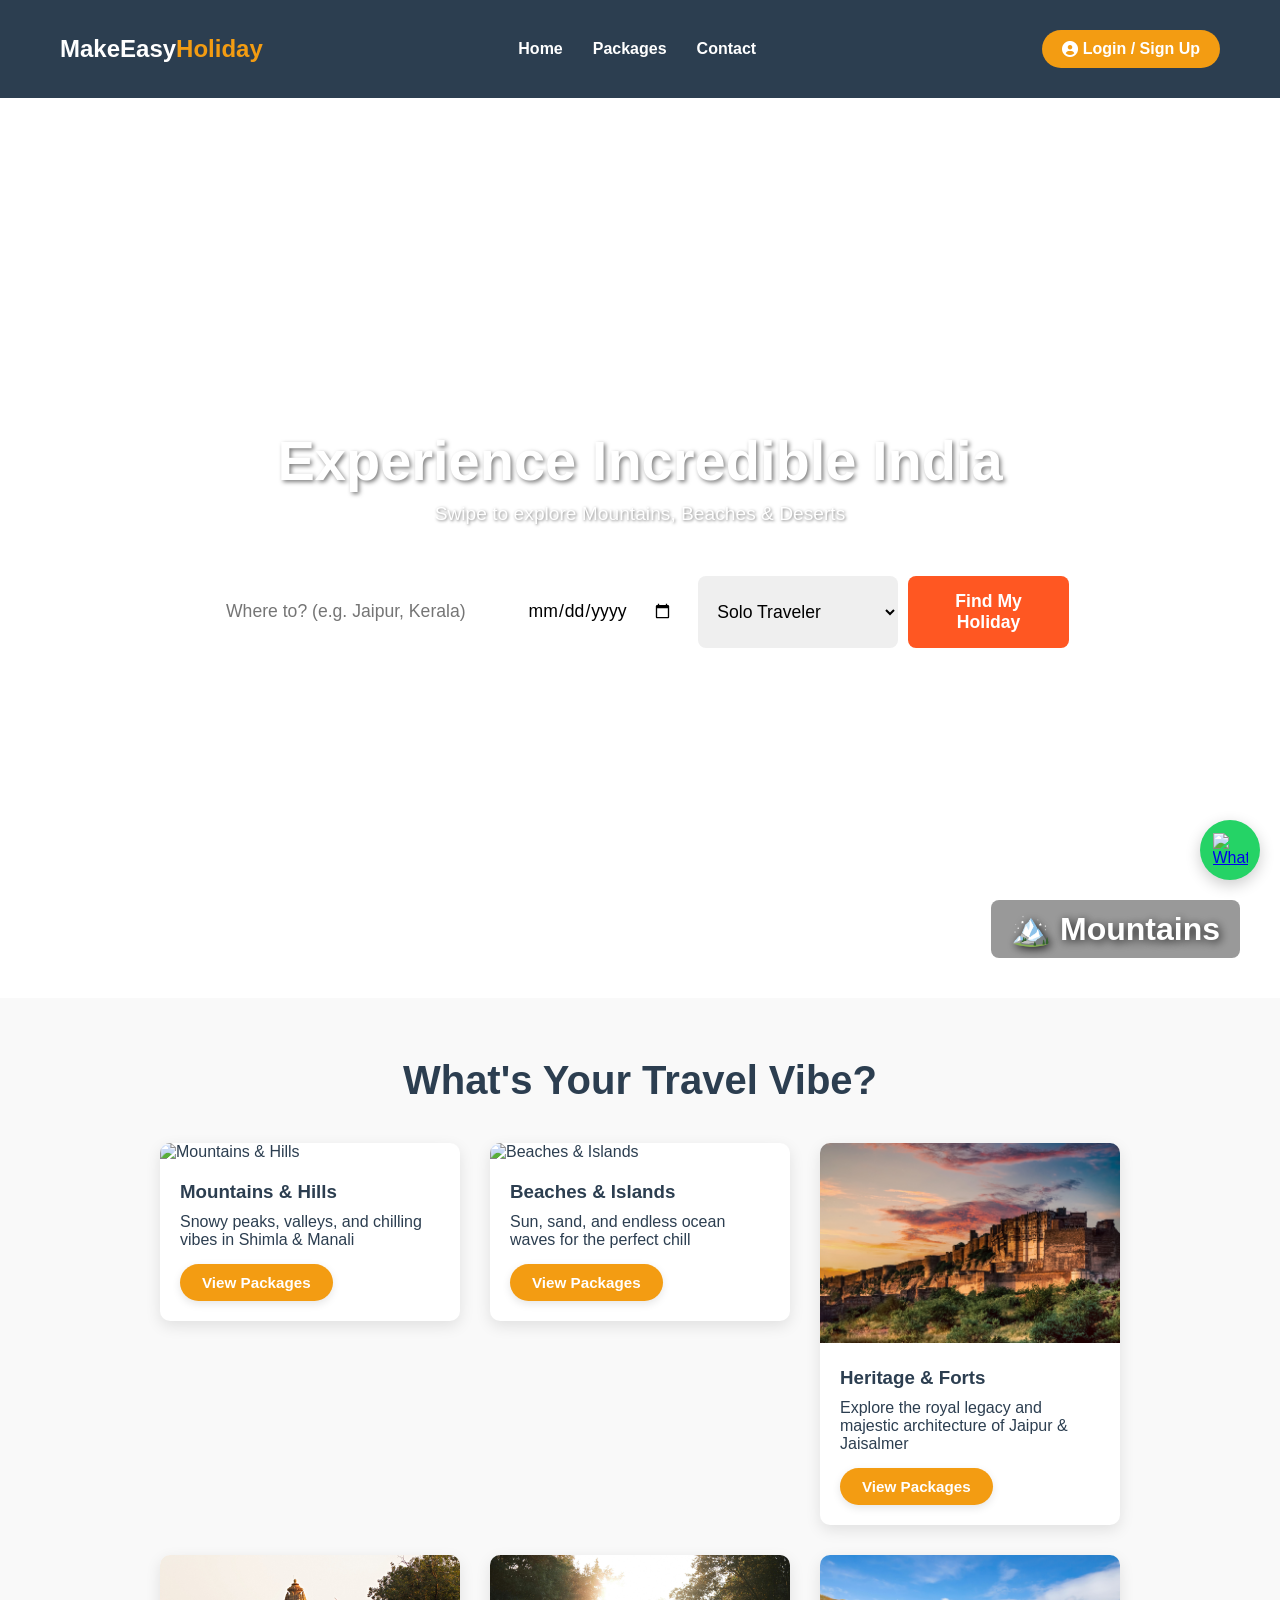
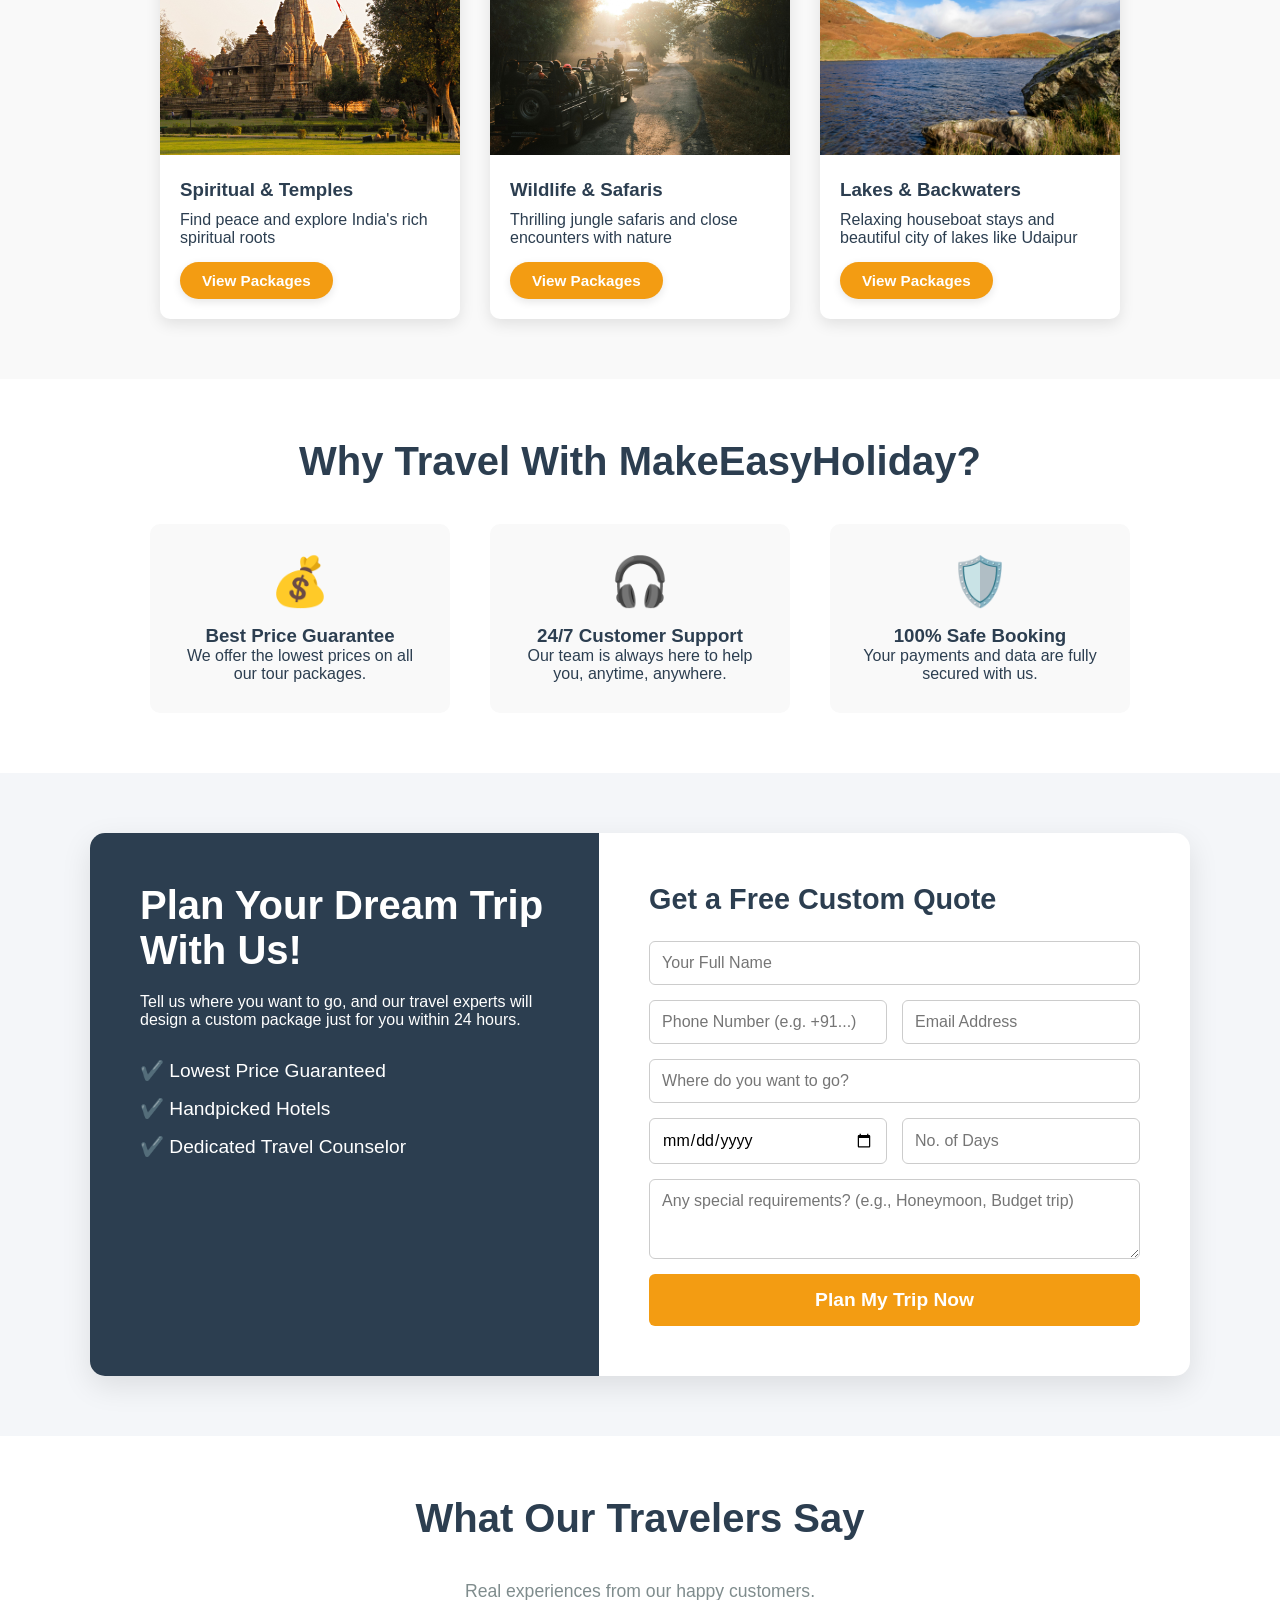
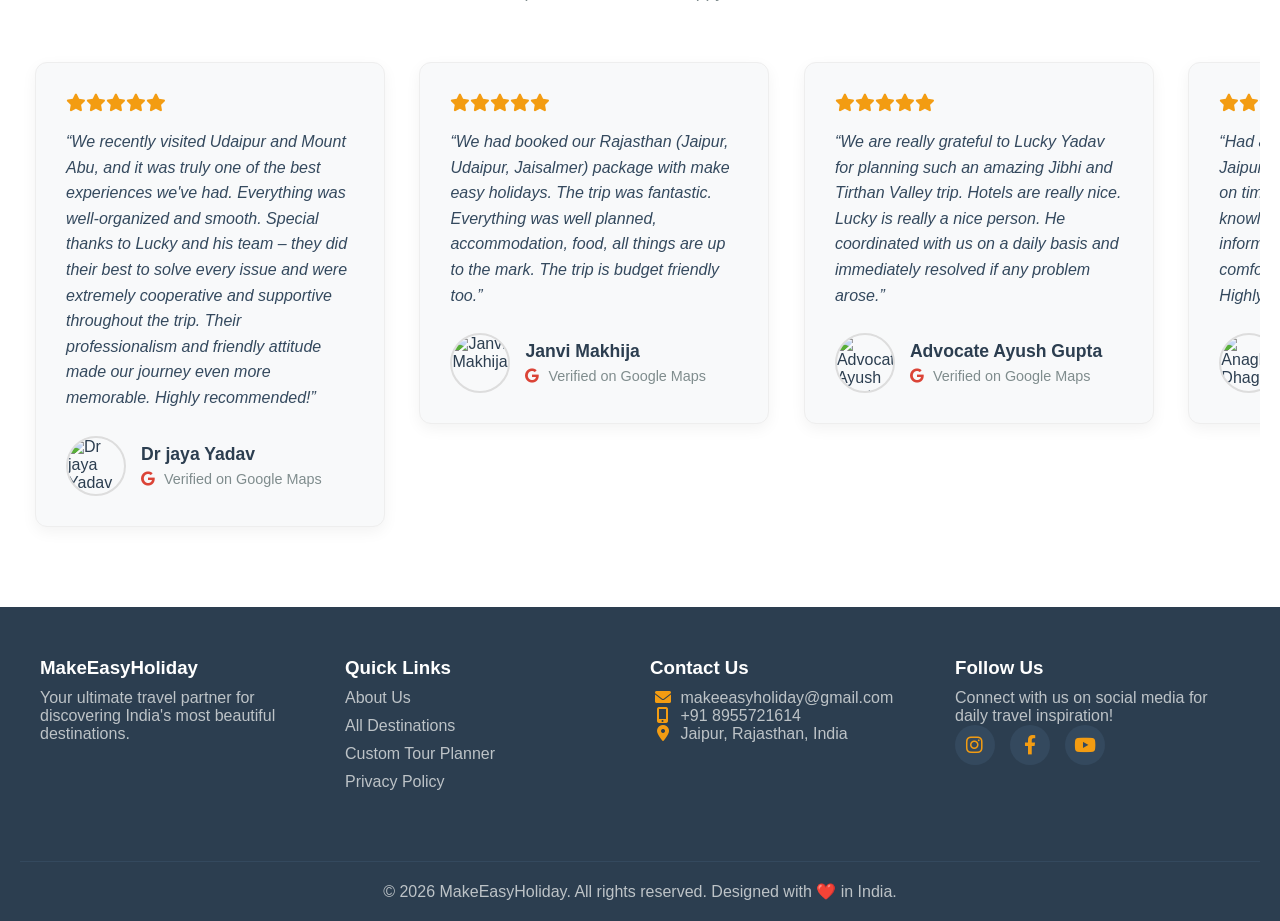
==== makeeasyholidayHomePage.html @ 539d4361 "Website without videos" ====
<!DOCTYPE html>
<html lang="en">
  <head>
    <meta charset="UTF-8" />
    <meta name="viewport" content="width=device-width, initial-scale=1.0" />
    <title>MakeEasyHoliday - Your Dream Vacation</title>
    <link rel="stylesheet" href="makeeasyholidayHomePage.css" />
    <link rel="stylesheet" href="https://cdnjs.cloudflare.com/ajax/libs/font-awesome/6.0.0/css/all.min.css" />
  </head>
  <body>
    <header class="navbar">
      <nav class="navbar" aria-label="Main Navigation">
        <a href="makeeasyholidayHomePage.html" class="logo">
          <h2></h2>
        </a>

        <div class="nav-links" id="nav-links"></div>

        <div class="nav-auth">
          <a href="#login-modal" class="login-btn">
            <i class="fas fa-user-circle"></i>
            <span></span>
          </a>
        </div>
      </nav>
    </header>

    <main>
      <section class="hero-section">
        <div class="video-overlay fixed-overlay">
          <h1 id="hero-title"></h1>
          <p id="hero-subtitle"></p>

          <form class="glass-form" id="hero-search-form">
            <input type="text" id="hero-destination" required />
            <input type="date" id="hero-date" required />
            <select id="hero-traveler"></select>
            <button type="button" id="hero-submit-button"></button>
          </form>
        </div>

        <div class="slider-container" id="hero-slider"></div>
      </section>

      <section class="destinations" id="packages-section">
        <h2 class="section-title" id="destinations-title"></h2>
        <div class="card-container" id="destinations-container"></div>
      </section>

      <section class="features">
        <h2 class="section-title" id="features-title"></h2>
        <div class="features-grid" id="features-container"></div>
      </section>

      <section class="lead-magnet">
        <div class="lead-container">
          <div class="lead-text">
            <h2 id="lead-title"></h2>
            <p id="lead-description"></p>
            <ul id="lead-benefits"></ul>
          </div>

          <div class="lead-form-box">
            <h3 id="lead-form-title"></h3>
            <form class="custom-quote-form">
              <input type="text" id="lead-name" required />

              <div class="input-row">
                <input type="tel" id="lead-phone" required />
                <input type="email" id="lead-email" required />
              </div>

              <input type="text" id="lead-destination" required />

              <div class="input-row">
                <input type="date" id="lead-date" required />
                <input type="number" id="lead-days" min="1" required />
              </div>

              <textarea rows="3" id="lead-requirements"></textarea>

              <button type="button" class="submit-lead-btn" id="lead-submit-button"></button>
            </form>
          </div>
        </div>
      </section>

      <section class="testimonials">
        <h2 class="section-title" id="testimonials-title"></h2>
        <p class="section-subtitle" id="testimonials-subtitle"></p>

        <div class="marquee-container">
          <div class="marquee-track" id="testimonials-container"></div>
        </div>
      </section>
    </main>

    <footer class="footer" id="contact-section">
      <div class="footer-columns">
        <div class="footer-col" id="footer-about"></div>
        <div class="footer-col" id="footer-links"></div>
        <div class="footer-col" id="footer-contact"></div>
        <div class="footer-col social-links" id="footer-social"></div>
      </div>

      <div class="footer-bottom">
        <p id="footer-copyright"></p>
      </div>
    </footer>

    <a href="https://wa.me/919876543210?text=Hi!%20I%20want%20to%20plan%20a%20trip." target="_blank" class="whatsapp-btn" aria-label="Contact on WhatsApp">
      <img src="https://upload.wikimedia.org/wikipedia/commons/6/6b/WhatsApp.svg" alt="WhatsApp" />
    </a>

    <div id="login-modal" class="modal">
      <div class="modal-content">
        <a href="#" class="close-btn" aria-label="Close modal">&times;</a>

        <div class="modal-header">
          <h2 id="login-title"></h2>
          <p id="login-subtitle"></p>
        </div>

        <form class="login-form">
          <div class="input-group">
            <i class="fas fa-envelope"></i>
            <input type="email" id="login-email" required />
          </div>
          <div class="input-group">
            <i class="fas fa-lock"></i>
            <input type="password" id="login-password" required />
          </div>

          <button type="submit" class="submit-login-btn" id="login-submit-button"></button>
        </form>

        <p class="signup-link" id="login-signup-link"></p>
      </div>
    </div>

    <div id="signup-modal" class="modal">
      <div class="modal-content modal-content--signup">
        <a href="#" class="close-btn" aria-label="Close modal">&times;</a>

        <div class="modal-header">
          <h2 id="signup-title"></h2>
          <p id="signup-subtitle"></p>
        </div>

        <form class="login-form">
          <div class="input-group">
            <i class="fas fa-user"></i>
            <input type="text" id="signup-name" required />
          </div>

          <div class="otp-row">
            <div class="input-group input-group--compact">
              <i class="fas fa-envelope"></i>
              <input type="email" id="signup-email" required />
            </div>
            <button type="button" class="verify-btn" id="signup-email-otp"></button>
          </div>

          <div class="otp-row">
            <div class="input-group input-group--compact">
              <i class="fas fa-mobile-alt"></i>
              <input type="tel" id="signup-phone" required />
            </div>
            <button type="button" class="verify-btn" id="signup-phone-otp"></button>
          </div>

          <div class="input-group">
            <i class="fas fa-check-circle"></i>
            <input type="text" id="signup-otp" required />
          </div>

          <div class="input-group">
            <i class="fas fa-lock"></i>
            <input type="password" id="signup-password" required />
          </div>

          <button type="submit" class="submit-login-btn" id="signup-submit-button"></button>
        </form>

        <p class="signup-link" id="signup-login-link"></p>
      </div>
    </div>

    <script src="utils.js"></script>
    <script src="makeeasyholiday_labels.js"></script>
    <script src="makeeasyholidayHomePage.js"></script>
  </body>
</html>
---- makeeasyholidayHomePage.css ----
:root {
  --primary-dark: #2c3e50;
  --primary-accent: #f39c12;
  --primary-accent-dark: #e67e22;
  --surface-light: #f9f9f9;
  --surface-muted: #f4f6f9;
  --text-dark: #2c3e50;
  --text-soft: #7f8c8d;
  --white: #ffffff;
}

* {
  box-sizing: border-box;
  margin: 0;
  padding: 0;
  font-family: Arial, sans-serif;
}

html {
  scroll-behavior: smooth;
}

body {
  background: var(--white);
  color: var(--text-dark);
}

.navbar {
  display: flex;
  justify-content: space-between;
  align-items: center;
  width: 100%;
  padding: 15px 30px;
  background-color: var(--primary-dark);
}

.logo {
  text-decoration: none;
}

.logo h2 {
  color: var(--white);
}

.logo span {
  color: var(--primary-accent);
}

.nav-links {
  display: flex;
  align-items: center;
  gap: 30px;
}

.nav-links a {
  color: var(--white);
  font-size: 1rem;
  font-weight: 600;
  text-decoration: none;
  transition: color 0.3s ease;
}

.nav-links a:hover {
  color: var(--primary-accent);
}

.nav-auth {
  margin-left: 30px;
}

.login-btn {
  display: inline-flex;
  align-items: center;
  gap: 5px;
  padding: 10px 20px;
  border: none;
  border-radius: 25px;
  background-color: var(--primary-accent);
  color: var(--white);
  font-size: 1rem;
  font-weight: 600;
  text-decoration: none;
  cursor: pointer;
  transition: all 0.3s ease;
}

.login-btn:hover {
  background-color: var(--primary-accent-dark);
  transform: translateY(-2px);
  box-shadow: 0 4px 10px rgba(243, 156, 18, 0.3);
}

.hero-section {
  position: relative;
  display: flex;
  align-items: center;
  justify-content: center;
  width: 100%;
  height: 100vh;
  overflow: hidden;
}

.fixed-overlay {
  position: absolute;
  z-index: 10;
  width: 90%;
  max-width: 900px;
  text-align: center;
  color: var(--white);
  pointer-events: none;
}

.fixed-overlay form {
  pointer-events: auto;
}

.video-overlay h1 {
  font-size: 3.5rem;
  margin-bottom: 10px;
  text-shadow: 2px 2px 4px rgba(0, 0, 0, 0.5);
}

.video-overlay p {
  font-size: 1.2rem;
  margin-bottom: 30px;
  text-shadow: 1px 1px 3px rgba(0, 0, 0, 0.5);
}

.glass-form {
  display: flex;
  gap: 10px;
  padding: 20px;
  border: 1px solid rgba(255, 255, 255, 0.3);
  border-radius: 12px;
  background: rgba(255, 255, 255, 0.15);
  backdrop-filter: blur(10px);
  -webkit-backdrop-filter: blur(10px);
}

.glass-form input,
.glass-form select,
.glass-form button {
  padding: 15px;
  border: none;
  border-radius: 8px;
  font-size: 1.1rem;
}

.glass-form input[type="text"] {
  flex: 2;
}

.glass-form button {
  flex: 1;
  background-color: #ff5722;
  color: var(--white);
  font-weight: bold;
  cursor: pointer;
  transition: background-color 0.3s ease;
}

.glass-form button:hover {
  background-color: #e64a19;
}

.slider-container {
  position: absolute;
  inset: 0;
  display: flex;
  overflow-x: auto;
  scroll-snap-type: x mandatory;
  scroll-behavior: smooth;
  -webkit-overflow-scrolling: touch;
  scrollbar-width: none;
}

.slider-container::-webkit-scrollbar {
  display: none;
}

.slide {
  position: relative;
  flex: 0 0 100%;
  height: 100%;
  scroll-snap-align: start;
}

.bg-video {
  width: 100%;
  height: 100%;
  object-fit: cover;
  transform: translateZ(0);
}

.slide-theme-name {
  position: absolute;
  right: 40px;
  bottom: 40px;
  padding: 10px 20px;
  border-radius: 8px;
  background: rgba(0, 0, 0, 0.4);
  color: var(--white);
  font-size: 2rem;
  text-shadow: 2px 2px 10px rgba(0, 0, 0, 0.8);
  backdrop-filter: blur(5px);
}

.destinations,
.features,
.testimonials {
  padding: 60px 20px;
  text-align: center;
}

.destinations {
  background-color: var(--surface-light);
}

.features {
  background-color: var(--white);
}

.testimonials {
  background-color: var(--white);
}

.section-title {
  margin-bottom: 40px;
  color: var(--primary-dark);
  font-size: 2.5rem;
}

.section-subtitle {
  margin-bottom: 40px;
  color: var(--text-soft);
  font-size: 1.1rem;
}

.card-container {
  display: flex;
  justify-content: center;
  gap: 30px;
  flex-wrap: wrap;
}

.card-link {
  display: block;
  color: inherit;
  text-decoration: none;
}

.card {
  width: 300px;
  overflow: hidden;
  border-radius: 10px;
  background-color: var(--white);
  box-shadow: 0 5px 15px rgba(0, 0, 0, 0.1);
  text-align: left;
  transition: transform 0.3s ease, box-shadow 0.3s ease;
}

.card:hover {
  transform: translateY(-10px);
  box-shadow: 0 15px 30px rgba(0, 0, 0, 0.2);
}

.card img {
  width: 100%;
  height: 200px;
  object-fit: cover;
  transition: transform 0.3s ease;
}

.card:hover img {
  transform: scale(1.1);
}

.card-info {
  padding: 20px;
}

.card-info h3 {
  margin-bottom: 10px;
  color: var(--primary-dark);
}

.card-btn {
  display: inline-block;
  margin-top: 15px;
  padding: 10px 22px;
  border: none;
  border-radius: 25px;
  background-color: var(--primary-accent);
  color: var(--white);
  font-size: 0.95rem;
  font-weight: bold;
  text-decoration: none;
  cursor: pointer;
  transition: all 0.3s ease;
  box-shadow: 0 3px 8px rgba(0, 0, 0, 0.1);
}

.card-btn:hover {
  background-color: var(--primary-accent-dark);
  transform: translateY(-3px);
  box-shadow: 0 6px 15px rgba(243, 156, 18, 0.4);
}

.features-grid {
  display: flex;
  justify-content: center;
  gap: 40px;
  flex-wrap: wrap;
  max-width: 1200px;
  margin: 0 auto;
}

.feature-box {
  width: 300px;
  padding: 30px;
  border-radius: 10px;
  background-color: var(--surface-light);
  transition: transform 0.3s ease, box-shadow 0.3s ease;
}

.feature-box:hover {
  transform: translateY(-10px);
  box-shadow: 0 15px 30px rgba(0, 0, 0, 0.15);
}

.icon {
  display: block;
  margin-bottom: 15px;
  font-size: 3rem;
}

.lead-magnet {
  padding: 60px 20px;
  background-color: var(--surface-muted);
}

.lead-container {
  display: flex;
  max-width: 1100px;
  margin: 0 auto;
  overflow: hidden;
  border-radius: 15px;
  background-color: var(--white);
  box-shadow: 0 10px 30px rgba(0, 0, 0, 0.1);
}

.lead-text {
  flex: 1;
  padding: 50px;
  color: var(--white);
  background-color: var(--primary-dark);
}

.lead-text h2 {
  margin-bottom: 20px;
  font-size: 2.5rem;
}

.lead-text ul {
  margin-top: 30px;
  list-style: none;
}

.lead-text li {
  margin-bottom: 15px;
  font-size: 1.2rem;
}

.lead-form-box {
  flex: 1.2;
  padding: 50px;
}

.lead-form-box h3 {
  margin-bottom: 25px;
  color: var(--primary-dark);
  font-size: 1.8rem;
}

.custom-quote-form {
  display: flex;
  flex-direction: column;
  gap: 15px;
}

.input-row {
  display: flex;
  gap: 15px;
}

.custom-quote-form input,
.custom-quote-form textarea {
  width: 100%;
  padding: 12px;
  border: 1px solid #ccc;
  border-radius: 6px;
  font-size: 1rem;
}

.submit-lead-btn {
  padding: 15px;
  border: none;
  border-radius: 6px;
  background-color: var(--primary-accent);
  color: var(--white);
  font-size: 1.2rem;
  font-weight: bold;
  cursor: pointer;
  transition: background-color 0.3s;
}

.submit-lead-btn:hover {
  background-color: #d68910;
}

.marquee-container {
  width: 100%;
  padding: 20px 0;
  overflow: hidden;
  white-space: nowrap;
}

.marquee-track {
  display: inline-block;
  animation: scroll-left 40s linear infinite;
}

.marquee-track:hover {
  animation-play-state: paused;
}

.review-card {
  display: inline-block;
  width: 350px;
  margin: 0 15px;
  padding: 30px;
  border: 1px solid #eee;
  border-radius: 12px;
  background: #f8f9fa;
  box-shadow: 0 5px 15px rgba(0, 0, 0, 0.05);
  text-align: left;
  vertical-align: top;
  white-space: normal;
  transition: transform 0.3s ease, box-shadow 0.3s ease;
}

.review-card:hover {
  transform: translateY(-5px);
  box-shadow: 0 8px 25px rgba(0, 0, 0, 0.1);
}

.stars {
  margin-bottom: 15px;
  color: var(--primary-accent);
  font-size: 1.1rem;
}

.review-card p {
  margin-bottom: 25px;
  color: #34495e;
  font-style: italic;
  line-height: 1.6;
}

.reviewer {
  display: flex;
  align-items: center;
  gap: 15px;
}

.reviewer img {
  width: 60px;
  height: 60px;
  border: 2px solid #ddd;
  border-radius: 50%;
  object-fit: cover;
}

.reviewer-info h4 {
  margin: 0 0 5px 0;
  color: var(--primary-dark);
  font-size: 1.1rem;
}

.reviewer-info span {
  font-size: 0.9rem;
  color: var(--text-soft);
}

@keyframes scroll-left {
  0% {
    transform: translateX(0);
  }
  100% {
    transform: translateX(-50%);
  }
}

.modal {
  position: fixed;
  inset: 0;
  z-index: 1000;
  display: flex;
  align-items: center;
  justify-content: center;
  background: rgba(0, 0, 0, 0.7);
  opacity: 0;
  visibility: hidden;
  transition: opacity 0.3s ease;
}

.modal:target {
  opacity: 1;
  visibility: visible;
}

.modal-content {
  position: relative;
  width: 90%;
  max-width: 400px;
  padding: 40px;
  border-radius: 15px;
  background: var(--white);
  box-shadow: 0 10px 30px rgba(0, 0, 0, 0.2);
  text-align: center;
  transform: translateY(-50px);
  transition: transform 0.3s ease;
}

.modal:target .modal-content {
  transform: translateY(0);
}

.modal-content--signup {
  max-width: 450px;
}

.close-btn {
  position: absolute;
  top: 15px;
  right: 20px;
  color: #7f8c8d;
  font-size: 1.8rem;
  font-weight: bold;
  text-decoration: none;
  transition: color 0.3s ease;
}

.close-btn:hover {
  color: #e74c3c;
}

.modal-header h2 {
  margin-bottom: 10px;
  color: var(--primary-dark);
}

.modal-header p {
  margin-bottom: 25px;
  color: var(--text-soft);
}

.input-group {
  position: relative;
  margin-bottom: 20px;
}

.input-group.input-group--compact {
  margin-bottom: 0;
  flex: 1;
}

.input-group i {
  position: absolute;
  left: 15px;
  top: 50%;
  transform: translateY(-50%);
  color: #95a5a6;
}

.input-group input {
  width: 100%;
  padding: 12px 15px 12px 40px;
  border: 1px solid #ddd;
  border-radius: 8px;
  font-size: 1rem;
}

.input-group input:focus {
  border-color: var(--primary-accent);
  outline: none;
}

.submit-login-btn {
  width: 100%;
  margin-bottom: 20px;
  padding: 12px;
  border: none;
  border-radius: 8px;
  background: var(--primary-accent);
  color: var(--white);
  font-size: 1.1rem;
  font-weight: bold;
  cursor: pointer;
  transition: background 0.3s ease;
}

.submit-login-btn:hover {
  background: var(--primary-accent-dark);
}

.otp-row {
  display: flex;
  gap: 10px;
  margin-bottom: 20px;
}

.verify-btn {
  padding: 0 15px;
  border: none;
  border-radius: 8px;
  background-color: var(--primary-dark);
  color: var(--white);
  font-size: 0.9rem;
  font-weight: 600;
  cursor: pointer;
  white-space: nowrap;
  transition: background 0.3s ease;
}

.verify-btn:hover {
  background-color: #27ae60;
}

.signup-link {
  color: var(--text-soft);
  font-size: 0.9rem;
}

.signup-link a {
  color: #2980b9;
  font-weight: bold;
  text-decoration: none;
}

.footer {
  padding: 50px 20px 20px;
  background-color: var(--primary-dark);
  color: #bdc3c7;
}

.footer-columns {
  display: flex;
  justify-content: space-between;
  flex-wrap: wrap;
  gap: 20px;
  max-width: 1200px;
  margin: 0 auto;
}

.footer-col {
  flex: 1;
  min-width: 200px;
  margin-bottom: 20px;
}

.footer-col h3 {
  margin-bottom: 10px;
  color: var(--white);
}

.footer-col a {
  display: block;
  margin-bottom: 10px;
  color: #bdc3c7;
  text-decoration: none;
  transition: color 0.3s ease;
}

.footer-col a:hover {
  color: var(--primary-accent);
}

.footer-col i {
  width: 25px;
  margin-right: 1px;
  color: var(--primary-accent);
  text-align: center;
}

.social-icons {
  display: flex;
  gap: 15px;
}

.social-icons a {
  display: flex;
  align-items: center;
  justify-content: center;
  width: 40px;
  height: 40px;
  border-radius: 50%;
  background-color: #34495e;
  color: var(--white) !important;
  font-size: 1.2rem;
  transition: all 0.3s ease;
}

.social-icons a:hover {
  transform: translateY(-5px);
}

.social-icons .insta:hover {
  background: linear-gradient(45deg, #f09433 0%, #e6683c 25%, #dc2743 50%, #cc2366 75%, #bc1888 100%);
}

.social-icons .fb:hover {
  background-color: #1877f2;
}

.social-icons .yt:hover {
  background-color: #ff0000;
}

.footer-bottom {
  margin-top: 40px;
  padding-top: 20px;
  border-top: 1px solid #34495e;
  text-align: center;
}

.whatsapp-btn {
  position: fixed;
  right: 20px;
  bottom: 20px;
  z-index: 1000;
  display: flex;
  align-items: center;
  justify-content: center;
  width: 60px;
  height: 60px;
  border-radius: 50%;
  background-color: #25d366;
  box-shadow: 0 5px 15px rgba(0, 0, 0, 0.2);
  transition: transform 0.3s;
}

.whatsapp-btn:hover {
  transform: scale(1.1);
}

.whatsapp-btn img {
  width: 35px;
}

@media (max-width: 768px) {
  .navbar {
    flex-direction: column;
    gap: 15px;
    padding: 15px;
  }

  .nav-links {
    flex-wrap: wrap;
    justify-content: center;
    gap: 15px;
  }

  .nav-auth {
    display: flex;
    justify-content: center;
    margin-left: 0;
    width: 100%;
  }

  .video-overlay h1 {
    font-size: 2rem;
  }

  .section-title {
    font-size: 1.8rem;
  }

  .glass-form {
    flex-direction: column;
    width: 100%;
    padding: 20px;
  }

  .glass-form input,
  .glass-form select,
  .glass-form button {
    width: 100%;
    box-sizing: border-box;
    margin-bottom: 15px;
  }

  .lead-container {
    flex-direction: column;
  }

  .input-row {
    flex-direction: column;
  }

  .features-grid {
    flex-direction: column;
    align-items: center;
    text-align: center;
  }

  .footer-columns {
    flex-direction: column;
    align-items: center;
    text-align: center;
  }

  .footer-col {
    width: 100%;
    margin-bottom: 20px;
  }

  .social-icons {
    justify-content: center;
  }
}
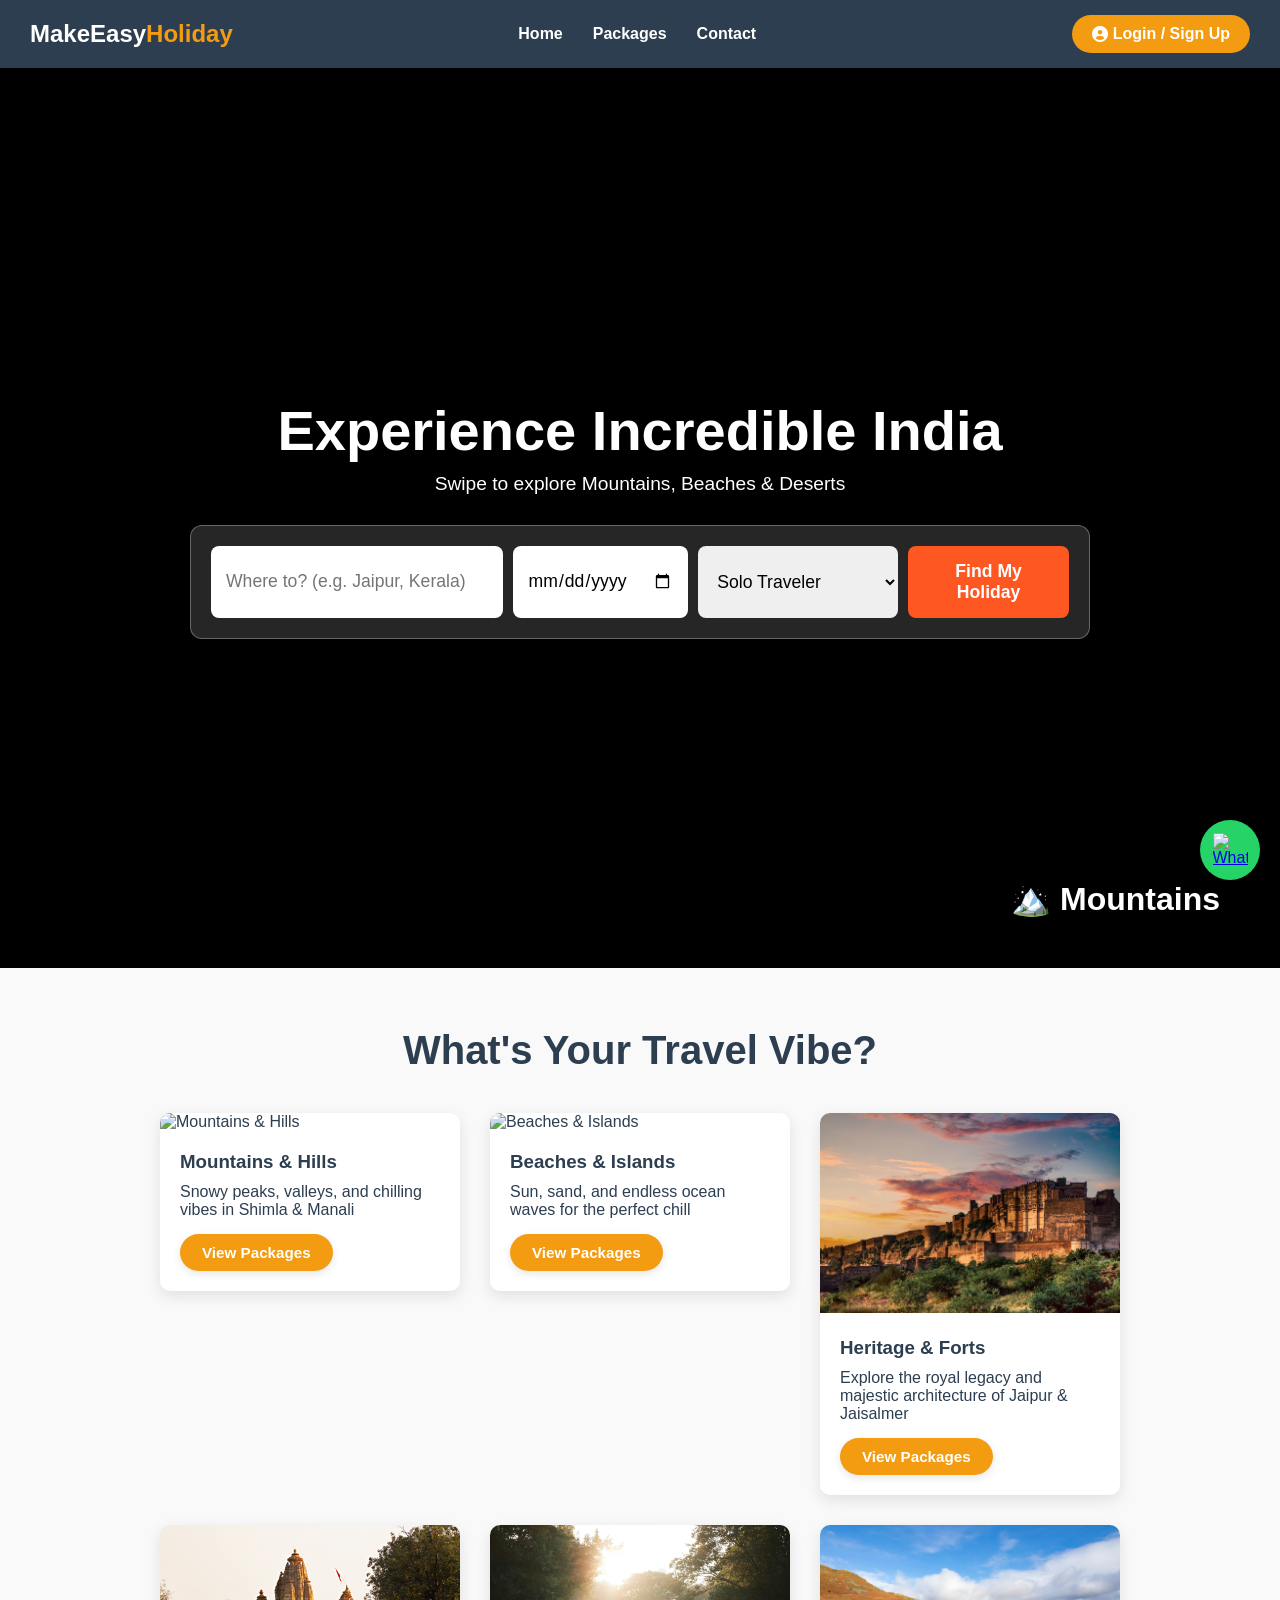
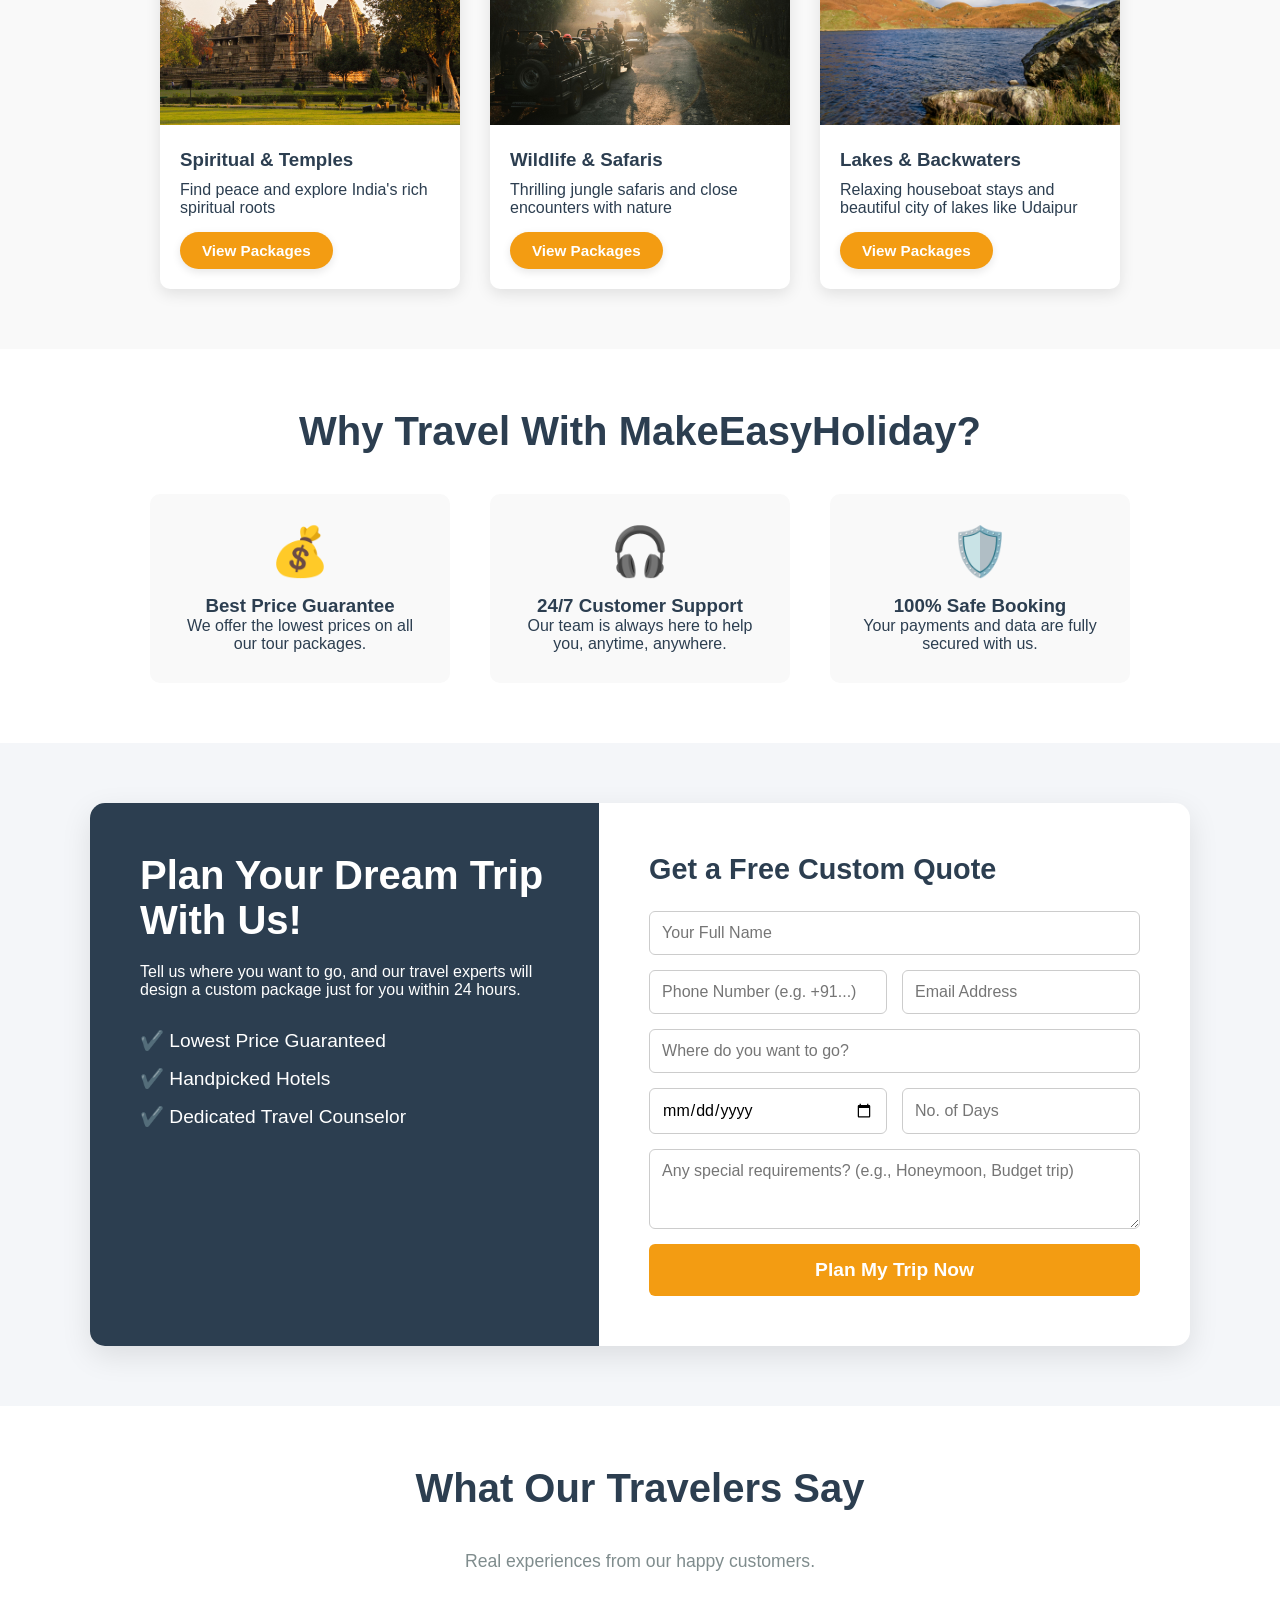
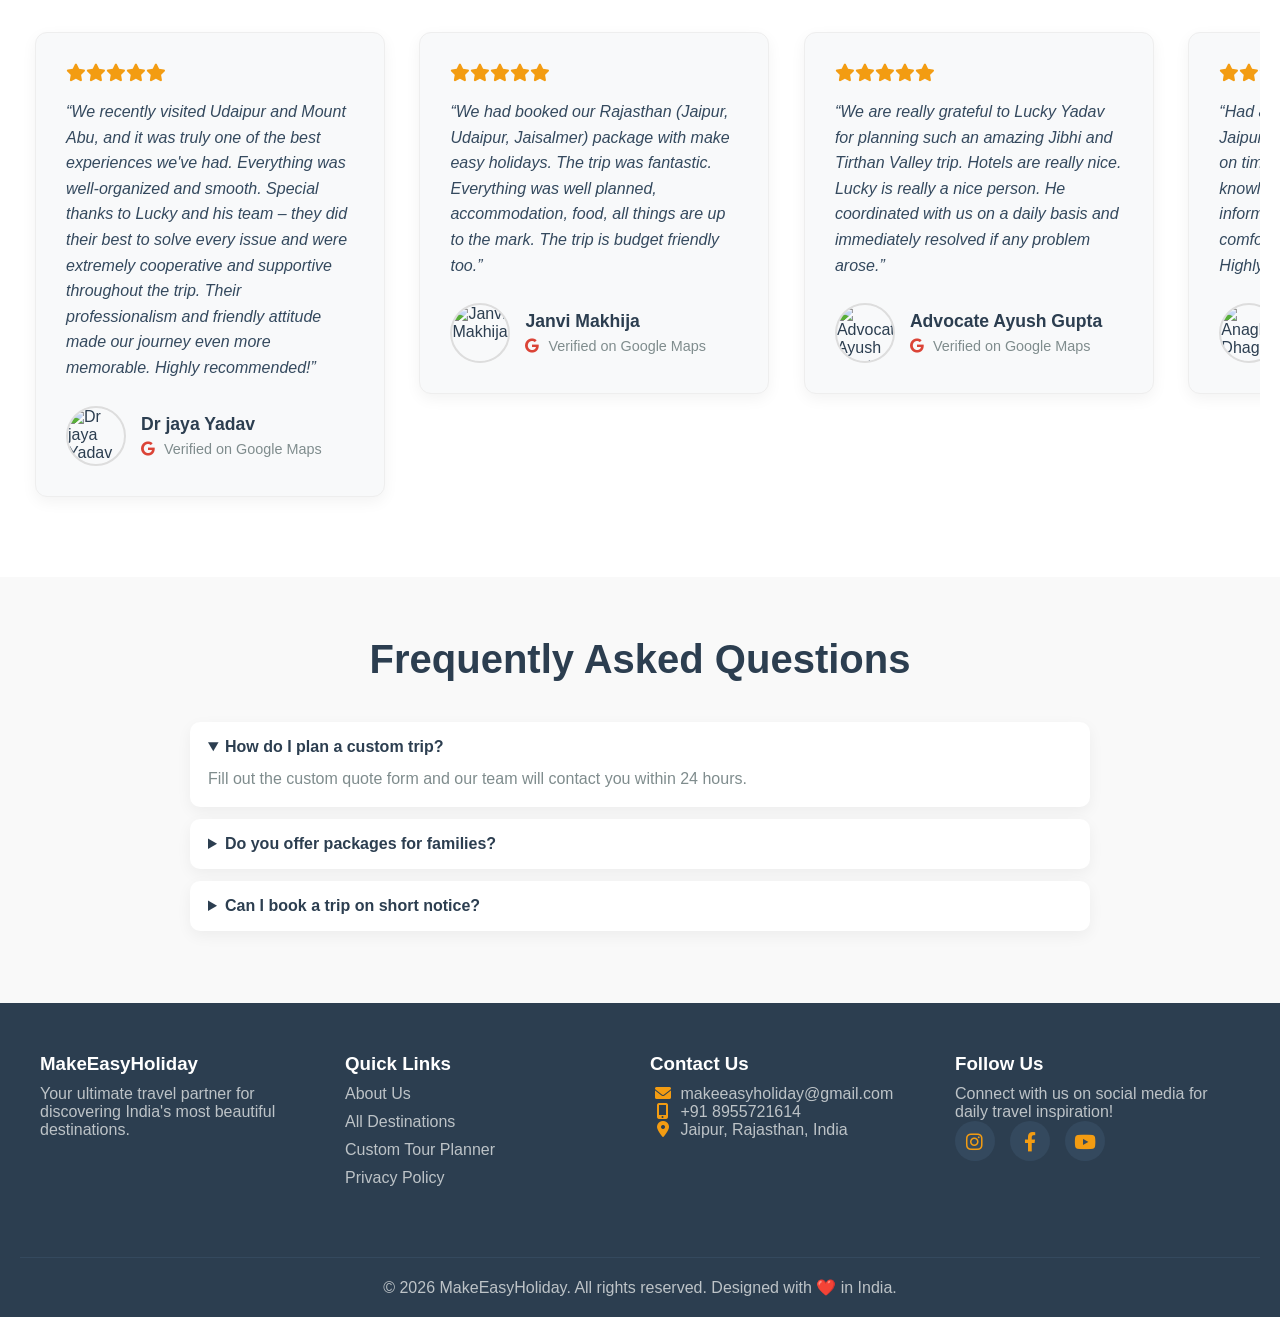
==== commit 499fab94: "Refactor website into modular components" ====
--- a/makeeasyholidayHomePage.html
+++ b/makeeasyholidayHomePage.html
@@ -8,186 +8,10 @@
     <link rel="stylesheet" href="https://cdnjs.cloudflare.com/ajax/libs/font-awesome/6.0.0/css/all.min.css" />
   </head>
   <body>
-    <header class="navbar">
-      <nav class="navbar" aria-label="Main Navigation">
-        <a href="makeeasyholidayHomePage.html" class="logo">
-          <h2></h2>
-        </a>
-
-        <div class="nav-links" id="nav-links"></div>
-
-        <div class="nav-auth">
-          <a href="#login-modal" class="login-btn">
-            <i class="fas fa-user-circle"></i>
-            <span></span>
-          </a>
-        </div>
-      </nav>
-    </header>
-
-    <main>
-      <section class="hero-section">
-        <div class="video-overlay fixed-overlay">
-          <h1 id="hero-title"></h1>
-          <p id="hero-subtitle"></p>
-
-          <form class="glass-form" id="hero-search-form">
-            <input type="text" id="hero-destination" required />
-            <input type="date" id="hero-date" required />
-            <select id="hero-traveler"></select>
-            <button type="button" id="hero-submit-button"></button>
-          </form>
-        </div>
-
-        <div class="slider-container" id="hero-slider"></div>
-      </section>
-
-      <section class="destinations" id="packages-section">
-        <h2 class="section-title" id="destinations-title"></h2>
-        <div class="card-container" id="destinations-container"></div>
-      </section>
-
-      <section class="features">
-        <h2 class="section-title" id="features-title"></h2>
-        <div class="features-grid" id="features-container"></div>
-      </section>
-
-      <section class="lead-magnet">
-        <div class="lead-container">
-          <div class="lead-text">
-            <h2 id="lead-title"></h2>
-            <p id="lead-description"></p>
-            <ul id="lead-benefits"></ul>
-          </div>
-
-          <div class="lead-form-box">
-            <h3 id="lead-form-title"></h3>
-            <form class="custom-quote-form">
-              <input type="text" id="lead-name" required />
-
-              <div class="input-row">
-                <input type="tel" id="lead-phone" required />
-                <input type="email" id="lead-email" required />
-              </div>
-
-              <input type="text" id="lead-destination" required />
-
-              <div class="input-row">
-                <input type="date" id="lead-date" required />
-                <input type="number" id="lead-days" min="1" required />
-              </div>
-
-              <textarea rows="3" id="lead-requirements"></textarea>
-
-              <button type="button" class="submit-lead-btn" id="lead-submit-button"></button>
-            </form>
-          </div>
-        </div>
-      </section>
-
-      <section class="testimonials">
-        <h2 class="section-title" id="testimonials-title"></h2>
-        <p class="section-subtitle" id="testimonials-subtitle"></p>
-
-        <div class="marquee-container">
-          <div class="marquee-track" id="testimonials-container"></div>
-        </div>
-      </section>
-    </main>
-
-    <footer class="footer" id="contact-section">
-      <div class="footer-columns">
-        <div class="footer-col" id="footer-about"></div>
-        <div class="footer-col" id="footer-links"></div>
-        <div class="footer-col" id="footer-contact"></div>
-        <div class="footer-col social-links" id="footer-social"></div>
-      </div>
-
-      <div class="footer-bottom">
-        <p id="footer-copyright"></p>
-      </div>
-    </footer>
-
-    <a href="https://wa.me/919876543210?text=Hi!%20I%20want%20to%20plan%20a%20trip." target="_blank" class="whatsapp-btn" aria-label="Contact on WhatsApp">
-      <img src="https://upload.wikimedia.org/wikipedia/commons/6/6b/WhatsApp.svg" alt="WhatsApp" />
-    </a>
-
-    <div id="login-modal" class="modal">
-      <div class="modal-content">
-        <a href="#" class="close-btn" aria-label="Close modal">&times;</a>
-
-        <div class="modal-header">
-          <h2 id="login-title"></h2>
-          <p id="login-subtitle"></p>
-        </div>
-
-        <form class="login-form">
-          <div class="input-group">
-            <i class="fas fa-envelope"></i>
-            <input type="email" id="login-email" required />
-          </div>
-          <div class="input-group">
-            <i class="fas fa-lock"></i>
-            <input type="password" id="login-password" required />
-          </div>
-
-          <button type="submit" class="submit-login-btn" id="login-submit-button"></button>
-        </form>
-
-        <p class="signup-link" id="login-signup-link"></p>
-      </div>
-    </div>
-
-    <div id="signup-modal" class="modal">
-      <div class="modal-content modal-content--signup">
-        <a href="#" class="close-btn" aria-label="Close modal">&times;</a>
-
-        <div class="modal-header">
-          <h2 id="signup-title"></h2>
-          <p id="signup-subtitle"></p>
-        </div>
-
-        <form class="login-form">
-          <div class="input-group">
-            <i class="fas fa-user"></i>
-            <input type="text" id="signup-name" required />
-          </div>
-
-          <div class="otp-row">
-            <div class="input-group input-group--compact">
-              <i class="fas fa-envelope"></i>
-              <input type="email" id="signup-email" required />
-            </div>
-            <button type="button" class="verify-btn" id="signup-email-otp"></button>
-          </div>
-
-          <div class="otp-row">
-            <div class="input-group input-group--compact">
-              <i class="fas fa-mobile-alt"></i>
-              <input type="tel" id="signup-phone" required />
-            </div>
-            <button type="button" class="verify-btn" id="signup-phone-otp"></button>
-          </div>
-
-          <div class="input-group">
-            <i class="fas fa-check-circle"></i>
-            <input type="text" id="signup-otp" required />
-          </div>
-
-          <div class="input-group">
-            <i class="fas fa-lock"></i>
-            <input type="password" id="signup-password" required />
-          </div>
-
-          <button type="submit" class="submit-login-btn" id="signup-submit-button"></button>
-        </form>
-
-        <p class="signup-link" id="signup-login-link"></p>
-      </div>
-    </div>
+    <div id="app-shell"></div>
 
     <script src="utils.js"></script>
     <script src="makeeasyholiday_labels.js"></script>
-    <script src="makeeasyholidayHomePage.js"></script>
+    <script type="module" src="src/app.js"></script>
   </body>
 </html>
--- a/makeeasyholidayHomePage.css
+++ b/makeeasyholidayHomePage.css
@@ -166,30 +166,38 @@
 .slider-container {
   position: absolute;
   inset: 0;
-  display: flex;
-  overflow-x: auto;
-  scroll-snap-type: x mandatory;
-  scroll-behavior: smooth;
-  -webkit-overflow-scrolling: touch;
-  scrollbar-width: none;
-}
-
-.slider-container::-webkit-scrollbar {
-  display: none;
+  overflow: hidden;
+  background: #000;
 }
 
 .slide {
-  position: relative;
-  flex: 0 0 100%;
-  height: 100%;
-  scroll-snap-align: start;
+  position: absolute;
+  inset: 0;
+  opacity: 0;
+  visibility: hidden;
+  transition: opacity 0.8s ease;
+  pointer-events: none;
+}
+
+.slide.is-active {
+  opacity: 1;
+  visibility: visible;
+  pointer-events: auto;
 }
 
 .bg-video {
+  position: absolute;
+  inset: 0;
   width: 100%;
   height: 100%;
   object-fit: cover;
   transform: translateZ(0);
+  opacity: 0;
+  transition: opacity 0.8s ease;
+}
+
+.slide.is-active .bg-video {
+  opacity: 1;
 }
 
 .slide-theme-name {
@@ -648,6 +656,38 @@
   text-decoration: none;
 }
 
+.faq-section {
+  padding: 60px 20px;
+  background-color: var(--surface-light);
+  text-align: center;
+}
+
+.faq-list {
+  max-width: 900px;
+  margin: 0 auto;
+  text-align: left;
+}
+
+.faq-list details {
+  margin-bottom: 12px;
+  padding: 16px 18px;
+  border-radius: 10px;
+  background: var(--white);
+  box-shadow: 0 5px 15px rgba(0, 0, 0, 0.05);
+}
+
+.faq-list summary {
+  cursor: pointer;
+  color: var(--primary-dark);
+  font-weight: 600;
+}
+
+.faq-list p {
+  margin-top: 10px;
+  color: var(--text-soft);
+  line-height: 1.6;
+}
+
 .footer {
   padding: 50px 20px 20px;
   background-color: var(--primary-dark);
@@ -758,6 +798,91 @@
   width: 35px;
 }
 
+.app-loader {
+  position: fixed;
+  inset: 0;
+  z-index: 4000;
+  display: flex;
+  align-items: center;
+  justify-content: center;
+  background: rgba(0, 0, 0, 0.4);
+  opacity: 0;
+  visibility: hidden;
+  transition: opacity 0.25s ease;
+}
+
+.app-loader.is-visible {
+  opacity: 1;
+  visibility: visible;
+}
+
+.app-loader__content {
+  display: flex;
+  flex-direction: column;
+  align-items: center;
+  gap: 12px;
+  padding: 24px 32px;
+  border-radius: 12px;
+  background: var(--white);
+  box-shadow: 0 12px 30px rgba(0, 0, 0, 0.18);
+}
+
+.app-loader__spinner {
+  width: 36px;
+  height: 36px;
+  border: 3px solid rgba(243, 156, 18, 0.2);
+  border-top-color: var(--primary-accent);
+  border-radius: 50%;
+  animation: spin 0.8s linear infinite;
+}
+
+.app-loader__text {
+  color: var(--primary-dark);
+  font-weight: 600;
+}
+
+.toast-stack {
+  position: fixed;
+  right: 20px;
+  bottom: 90px;
+  z-index: 4100;
+  display: flex;
+  flex-direction: column;
+  gap: 10px;
+}
+
+.toast {
+  min-width: 220px;
+  max-width: 320px;
+  padding: 12px 16px;
+  border-radius: 8px;
+  color: var(--white);
+  background: #34495e;
+  box-shadow: 0 8px 20px rgba(0, 0, 0, 0.16);
+  opacity: 0;
+  transform: translateY(8px);
+  transition: opacity 0.2s ease, transform 0.2s ease;
+}
+
+.toast.is-visible {
+  opacity: 1;
+  transform: translateY(0);
+}
+
+.toast--success {
+  background: #2e7d32;
+}
+
+.toast--error {
+  background: #c0392b;
+}
+
+@keyframes spin {
+  to {
+    transform: rotate(360deg);
+  }
+}
+
 @media (max-width: 768px) {
   .navbar {
     flex-direction: column;
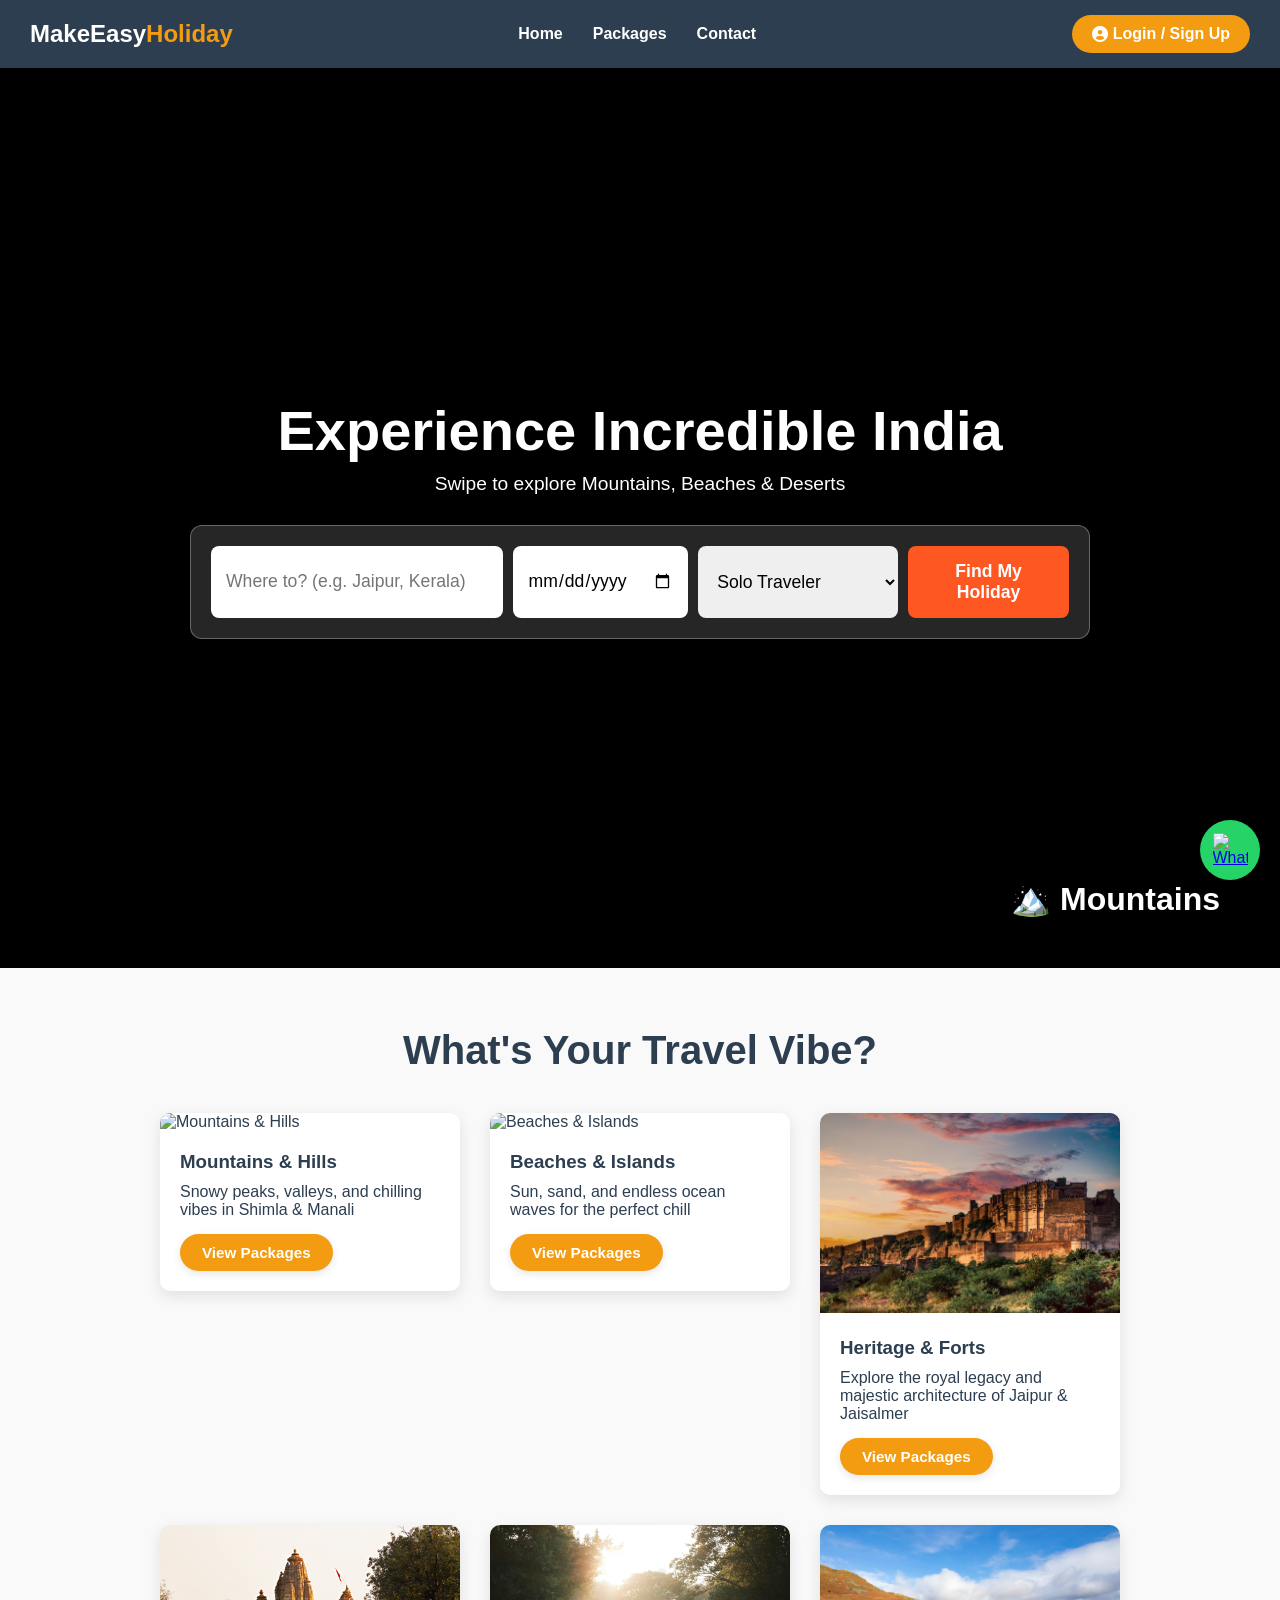
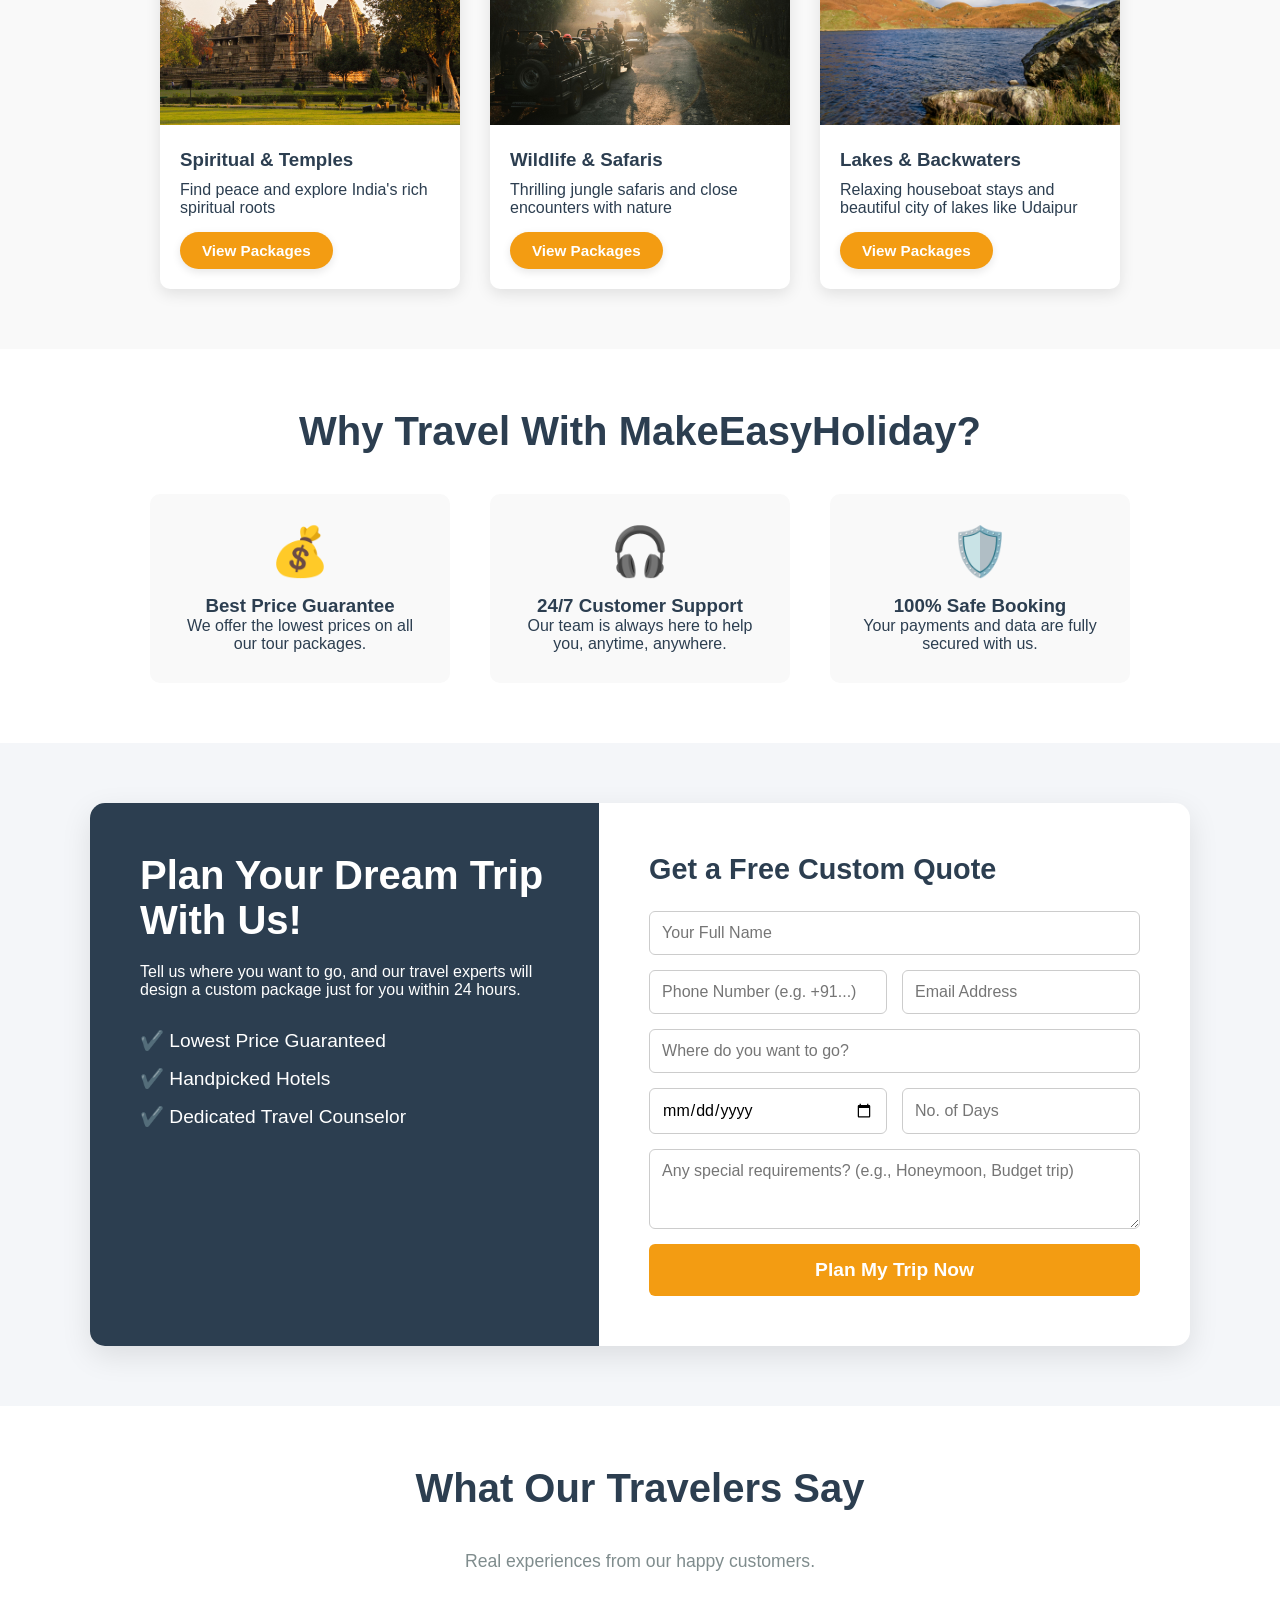
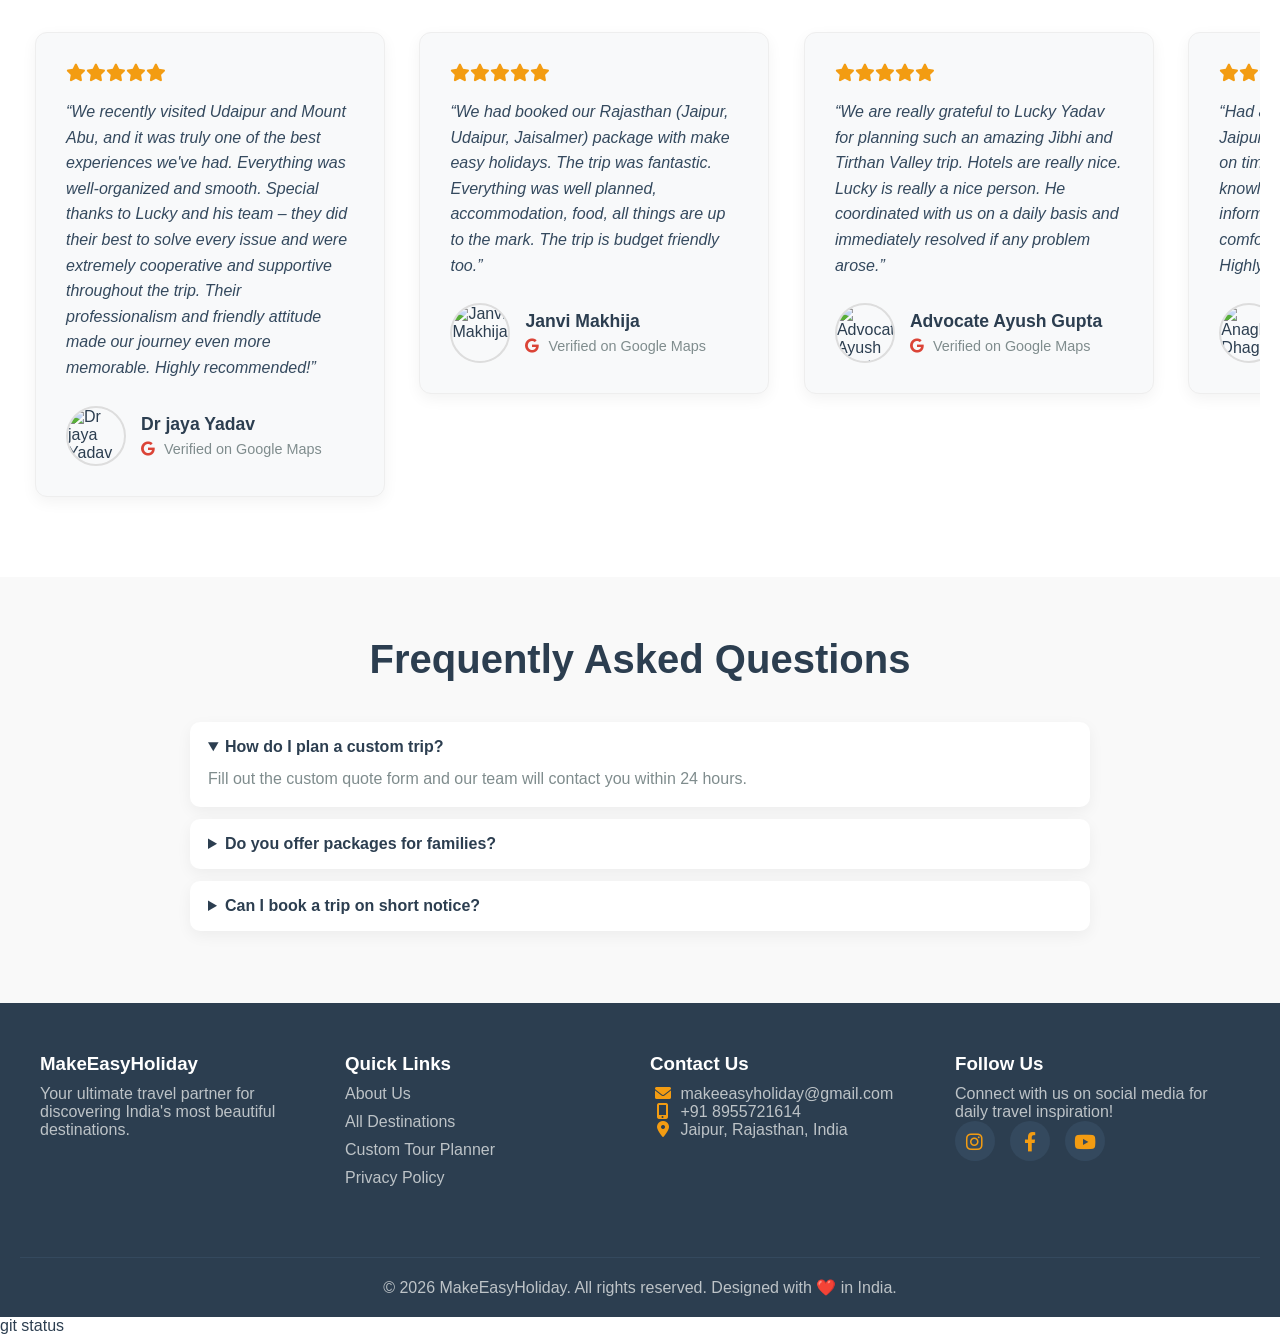
==== commit 438efe2c: "Update makeeasyholidayHomePage.html" ====
--- a/makeeasyholidayHomePage.html
+++ b/makeeasyholidayHomePage.html
@@ -10,8 +10,7 @@
   <body>
     <div id="app-shell"></div>
 
-    <script src="utils.js"></script>
-    <script src="makeeasyholiday_labels.js"></script>
     <script type="module" src="src/app.js"></script>
   </body>
 </html>
+git status
